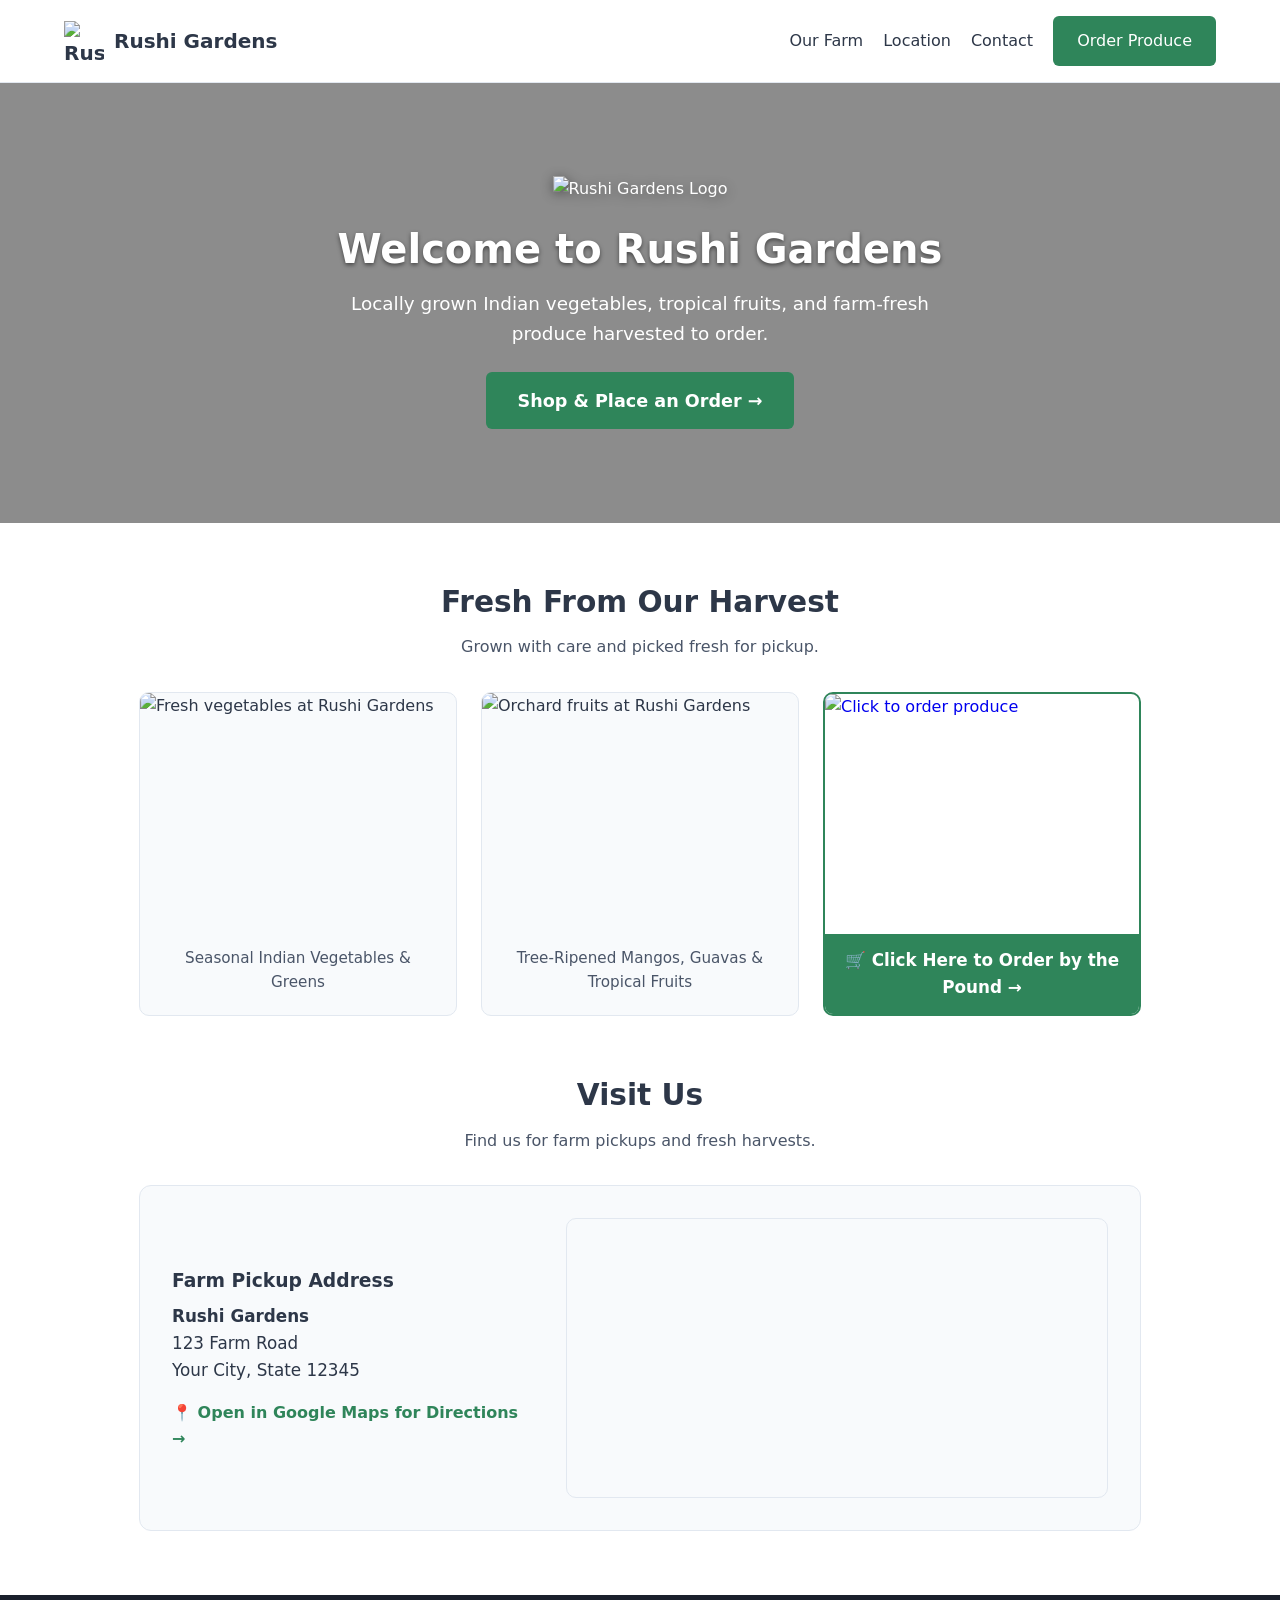
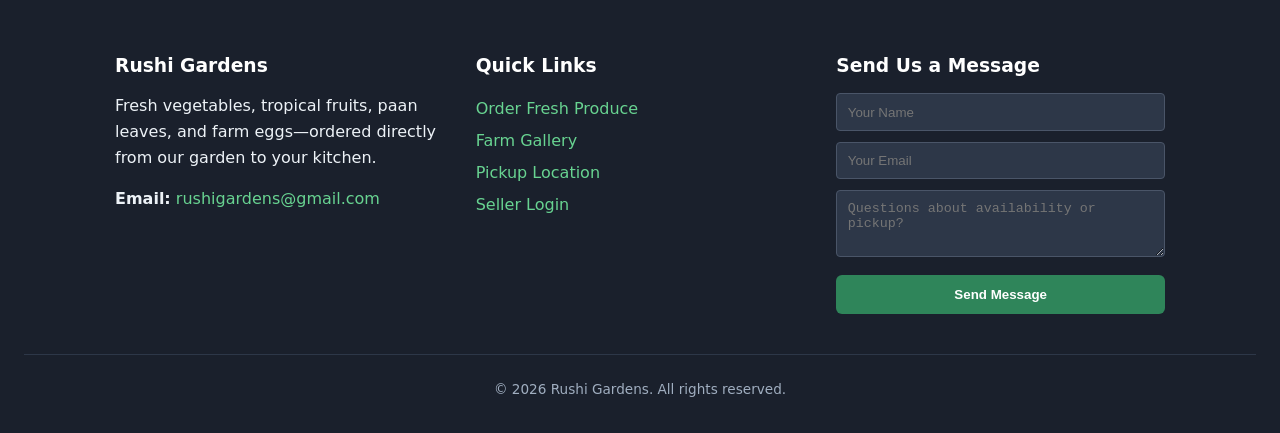
==== index.html @ 7f8e68ae "Revise title, add navigation and contact sections Updated the title for better branding and added a " ====
<!DOCTYPE html>
<html lang="en">
<head>
  <meta charset="UTF-8">
  <meta name="viewport" content="width=device-width, initial-scale=1.0">
  <title>Rushi Gardens — Farm Fresh Produce</title>
  <link rel="icon" type="image/png" href="logo.png">
  <link rel="stylesheet" href="style.css">
</head>
<body>

  <!-- TOP NAVIGATION -->
  <nav class="navbar">
    <a href="index.html" class="nav-brand">
      <img src="logo.png" alt="Rushi Gardens Logo">
      <span>Rushi Gardens</span>
    </a>
    <div class="nav-links">
      <a href="#gallery">Our Farm</a>
      <a href="#location">Location</a>
      <a href="#contact">Contact</a>
      <a href="order.html" class="btn-primary">Order Produce</a>
    </div>
  </nav>

  <!-- HERO BANNER WITH CUSTOM BACKGROUND PHOTO & LOGO OVERLAY -->
  <!-- Replace 'images/banner.jpg' with your chosen background picture -->
  <section class="hero-banner" style="background-image: url('images/banner.jpg');">
    <div class="hero-overlay"></div>
    <div class="hero-content">
      <img src="logo.png" alt="Rushi Gardens Logo" class="hero-logo">
      <h1>Welcome to Rushi Gardens</h1>
      <p>Locally grown Indian vegetables, tropical fruits, and farm-fresh produce harvested to order.</p>
      <a href="order.html" class="btn-primary" style="font-size: 1.1rem; padding: 0.9rem 2rem;">Shop & Place an Order →</a>
    </div>
  </section>

  <!-- CUSTOM PHOTO GALLERY + CLICKABLE PHOTO TO ORDER PAGE -->
  <section id="gallery" class="section-container">
    <h2 class="section-title">Fresh From Our Harvest</h2>
    <p class="section-subtitle">Grown with care and picked fresh for pickup.</p>

    <div class="gallery-grid">
      <!-- Custom Picture 1: Swap 'images/farm1.jpg' with your own photo -->
      <div class="gallery-card">
        <img src="images/farm1.jpg" alt="Fresh vegetables at Rushi Gardens">
        <div class="gallery-caption">Seasonal Indian Vegetables & Greens</div>
      </div>

      <!-- Custom Picture 2: Swap 'images/farm2.jpg' with your own photo -->
      <div class="gallery-card">
        <img src="images/farm2.jpg" alt="Orchard fruits at Rushi Gardens">
        <div class="gallery-caption">Tree-Ripened Mangos, Guavas & Tropical Fruits</div>
      </div>

      <!-- Clickable Picture Leading Directly to the Order Page -->
      <a href="order.html" class="clickable-order-card">
        <img src="images/order-cta.jpg" alt="Click to order produce">
        <div class="clickable-badge">🛒 Click Here to Order by the Pound →</div>
      </a>
    </div>
  </section>

  <!-- GOOGLE MAPS CUTOUT & ADDRESS LINK -->
  <section id="location" class="section-container">
    <h2 class="section-title">Visit Us</h2>
    <p class="section-subtitle">Find us for farm pickups and fresh harvests.</p>

    <div class="location-grid">
      <div>
        <h3>Farm Pickup Address</h3>
        <!-- Replace with your actual street address -->
        <p style="margin-top: 0.5rem; font-size: 1.05rem;">
          <strong>Rushi Gardens</strong><br>
          123 Farm Road<br>
          Your City, State 12345
        </p>
        <!-- Replace the query after ?q= with your URL-encoded address -->
        <a href="https://www.google.com/maps/search/?api=1&query=123+Farm+Road+Your+City+State" 
           target="_blank" rel="noopener noreferrer" class="map-link-btn">
          📍 Open in Google Maps for Directions →
        </a>
      </div>

      <div class="map-cutout">
        <!-- Replace '123+Farm+Road+Your+City+State' inside the src URL with your address -->
        <iframe
          loading="lazy"
          allowfullscreen
          referrerpolicy="no-referrer-when-downgrade"
          src="https://maps.google.com/maps?q=123+Farm+Road+Your+City+State&t=&z=14&ie=UTF8&iwloc=&output=embed">
        </iframe>
      </div>
    </div>
  </section>

  <!-- CONTACT SECTION AT THE BOTTOM -->
  <footer id="contact" class="contact-footer">
    <div class="contact-grid">
      <div>
        <h3>Rushi Gardens</h3>
        <p>Fresh vegetables, tropical fruits, paan leaves, and farm eggs—ordered directly from our garden to your kitchen.</p>
        <p style="margin-top: 1rem;">
          <strong>Email:</strong> <a href="mailto:rushigardens@gmail.com">rushigardens@gmail.com</a>
        </p>
      </div>

      <div>
        <h3>Quick Links</h3>
        <ul style="list-style: none; line-height: 2;">
          <li><a href="order.html">Order Fresh Produce</a></li>
          <li><a href="#gallery">Farm Gallery</a></li>
          <li><a href="#location">Pickup Location</a></li>
          <li><a href="admin.html">Seller Login</a></li>
        </ul>
      </div>

      <div>
        <h3>Send Us a Message</h3>
        <!-- Uses your existing Formspree endpoint to email rushigardens@gmail.com -->
        <form action="https://formspree.io/f/xdaqygyw" method="POST" class="contact-form-mini">
          <input type="hidden" name="_subject" value="New Contact Inquiry - Rushi Gardens">
          <input type="text" name="Name" placeholder="Your Name" required>
          <input type="email" name="Email" placeholder="Your Email" required>
          <textarea name="Message" rows="3" placeholder="Questions about availability or pickup?" required></textarea>
          <button type="submit" class="btn-primary" style="width: 100%;">Send Message</button>
        </form>
      </div>
    </div>

    <div class="footer-bottom">
      &copy; 2026 Rushi Gardens. All rights reserved.
    </div>
  </footer>

</body>
</html>
---- style.css ----
:root {
  --primary: #2f855a;
  --primary-dark: #276749;
  --bg-light: #f8fafc;
  --text-dark: #2d3748;
  --text-muted: #4a5568;
  --border: #e2e8f0;
}

* {
  box-sizing: border-box;
  margin: 0;
  padding: 0;
}

body {
  font-family: system-ui, -apple-system, sans-serif;
  color: var(--text-dark);
  background-color: #ffffff;
  line-height: 1.6;
}

/* Navigation Bar */
.navbar {
  display: flex;
  justify-content: space-between;
  align-items: center;
  padding: 1rem 5%;
  background: #ffffff;
  border-bottom: 1px solid var(--border);
  position: sticky;
  top: 0;
  z-index: 100;
}

.nav-brand {
  display: flex;
  align-items: center;
  gap: 10px;
  text-decoration: none;
  color: var(--text-dark);
  font-weight: bold;
  font-size: 1.25rem;
}

.nav-brand img {
  height: 40px;
  width: 40px;
  object-fit: contain;
}

.nav-links {
  display: flex;
  gap: 20px;
  align-items: center;
}

.nav-links a {
  text-decoration: none;
  color: var(--text-dark);
  font-weight: 500;
}

.nav-links a:hover {
  color: var(--primary);
}

/* Buttons */
.btn-primary {
  display: inline-block;
  background-color: var(--primary);
  color: #ffffff !important;
  padding: 0.75rem 1.5rem;
  border-radius: 6px;
  text-decoration: none;
  font-weight: 600;
  border: none;
  cursor: pointer;
  transition: background-color 0.2s;
}

.btn-primary:hover {
  background-color: var(--primary-dark);
}

/* Hero Banner (index.html) */
.hero-banner {
  position: relative;
  height: 440px;
  background-size: cover;
  background-position: center;
  display: flex;
  align-items: center;
  justify-content: center;
  text-align: center;
  color: #ffffff;
}

.hero-overlay {
  position: absolute;
  inset: 0;
  background: rgba(0, 0, 0, 0.45); /* Darkens background photo so logo/text pop */
}

.hero-content {
  position: relative;
  z-index: 1;
  max-width: 700px;
  padding: 0 1.5rem;
}

.hero-logo {
  height: 110px;
  width: auto;
  margin-bottom: 1rem;
  filter: drop-shadow(0 2px 6px rgba(0,0,0,0.4));
}

.hero-content h1 {
  font-size: 2.5rem;
  margin-bottom: 0.5rem;
  text-shadow: 0 2px 4px rgba(0,0,0,0.5);
}

.hero-content p {
  font-size: 1.15rem;
  margin-bottom: 1.5rem;
}

/* Storefront Sections */
.section-container {
  max-width: 1050px;
  margin: 3.5rem auto;
  padding: 0 1.5rem;
}

.section-title {
  text-align: center;
  font-size: 1.85rem;
  margin-bottom: 0.5rem;
}

.section-subtitle {
  text-align: center;
  color: var(--text-muted);
  margin-bottom: 2rem;
}

/* Custom Photo Gallery & Clickable Order Card */
.gallery-grid {
  display: grid;
  grid-template-columns: repeat(auto-fit, minmax(280px, 1fr));
  gap: 1.5rem;
}

.gallery-card {
  border-radius: 10px;
  overflow: hidden;
  border: 1px solid var(--border);
  background: var(--bg-light);
}

.gallery-card img {
  width: 100%;
  height: 240px;
  object-fit: cover;
  display: block;
}

.gallery-caption {
  padding: 0.85rem 1rem;
  font-size: 0.95rem;
  color: var(--text-muted);
  text-align: center;
}

.clickable-order-card {
  position: relative;
  display: block;
  text-decoration: none;
  border-radius: 10px;
  overflow: hidden;
  border: 2px solid var(--primary);
  transition: transform 0.2s, box-shadow 0.2s;
}

.clickable-order-card:hover {
  transform: translateY(-4px);
  box-shadow: 0 10px 20px rgba(0,0,0,0.12);
}

.clickable-order-card img {
  width: 100%;
  height: 240px;
  object-fit: cover;
  display: block;
}

.clickable-badge {
  background: var(--primary);
  color: #ffffff;
  text-align: center;
  padding: 0.85rem;
  font-weight: bold;
  font-size: 1.05rem;
}

/* Location & Google Maps Cutout */
.location-grid {
  display: grid;
  grid-template-columns: 1fr 1.5fr;
  gap: 2rem;
  align-items: center;
  background: var(--bg-light);
  padding: 2rem;
  border-radius: 12px;
  border: 1px solid var(--border);
}

@media (max-width: 768px) {
  .location-grid {
    grid-template-columns: 1fr;
  }
}

.map-cutout {
  position: relative;
  border-radius: 10px;
  overflow: hidden;
  border: 1px solid var(--border);
  height: 280px;
}

.map-cutout iframe {
  width: 100%;
  height: 100%;
  border: 0;
}

.map-link-btn {
  display: inline-block;
  margin-top: 1rem;
  color: var(--primary);
  font-weight: bold;
  text-decoration: none;
}

.map-link-btn:hover {
  text-decoration: underline;
}

/* Contact Footer */
.contact-footer {
  background-color: #1a202c;
  color: #edf2f7;
  padding: 3.5rem 1.5rem 2rem;
  margin-top: 4rem;
}

.contact-grid {
  max-width: 1050px;
  margin: 0 auto;
  display: grid;
  grid-template-columns: repeat(auto-fit, minmax(260px, 1fr));
  gap: 2rem;
}

.contact-footer h3 {
  margin-bottom: 0.75rem;
  color: #ffffff;
}

.contact-footer a {
  color: #68d391;
  text-decoration: none;
}

.contact-footer a:hover {
  text-decoration: underline;
}

.contact-form-mini input,
.contact-form-mini textarea {
  width: 100%;
  padding: 0.65rem;
  margin-bottom: 0.65rem;
  border-radius: 4px;
  border: 1px solid #4a5568;
  background: #2d3748;
  color: #ffffff;
}

.footer-bottom {
  text-align: center;
  margin-top: 2.5rem;
  padding-top: 1.5rem;
  border-top: 1px solid #2d3748;
  font-size: 0.85rem;
  color: #a0aec0;
}

/* Retail Product Grid (order.html) */
.order-container {
  max-width: 1050px;
  margin: 2rem auto;
  padding: 0 1.5rem;
}

.product-grid {
  display: grid;
  grid-template-columns: repeat(auto-fill, minmax(230px, 1fr));
  gap: 1.5rem;
  margin-top: 1.5rem;
}

.retail-card {
  border: 1px solid var(--border);
  border-radius: 10px;
  overflow: hidden;
  background: #ffffff;
  display: flex;
  flex-direction: column;
  justify-content: space-between;
  transition: box-shadow 0.2s;
}

.retail-card:hover {
  box-shadow: 0 6px 16px rgba(0,0,0,0.08);
}

.retail-card-img {
  width: 100%;
  height: 165px;
  object-fit: cover;
  background-color: #edf2f7;
  border-bottom: 1px solid var(--border);
}

.retail-card-body {
  padding: 1rem;
  display: flex;
  flex-direction: column;
  gap: 0.5rem;
}

.retail-card-title {
  font-size: 1.1rem;
  font-weight: 700;
}

.retail-card-price {
  color: var(--primary);
  font-weight: 600;
  font-size: 0.95rem;
}

.qty-control {
  display: flex;
  align-items: center;
  gap: 8px;
  margin-top: 0.5rem;
}

.qty-control input {
  width: 80px;
  padding: 6px 8px;
  border: 1px solid #cbd5e0;
  border-radius: 4px;
  font-size: 1rem;
}

.checkout-box {
  margin-top: 2.5rem;
  background: var(--bg-light);
  border: 1px solid var(--border);
  border-radius: 10px;
  padding: 2rem;
  display: grid;
  grid-template-columns: 1fr 1fr;
  gap: 2rem;
}

@media (max-width: 768px) {
  .checkout-box {
    grid-template-columns: 1fr;
  }
}

.customer-form {
  display: flex;
  flex-direction: column;
  gap: 12px;
}

.form-group {
  display: flex;
  flex-direction: column;
  gap: 4px;
}

.form-group input {
  padding: 10px;
  border: 1px solid #cbd5e0;
  border-radius: 4px;
  font-size: 1rem;
}
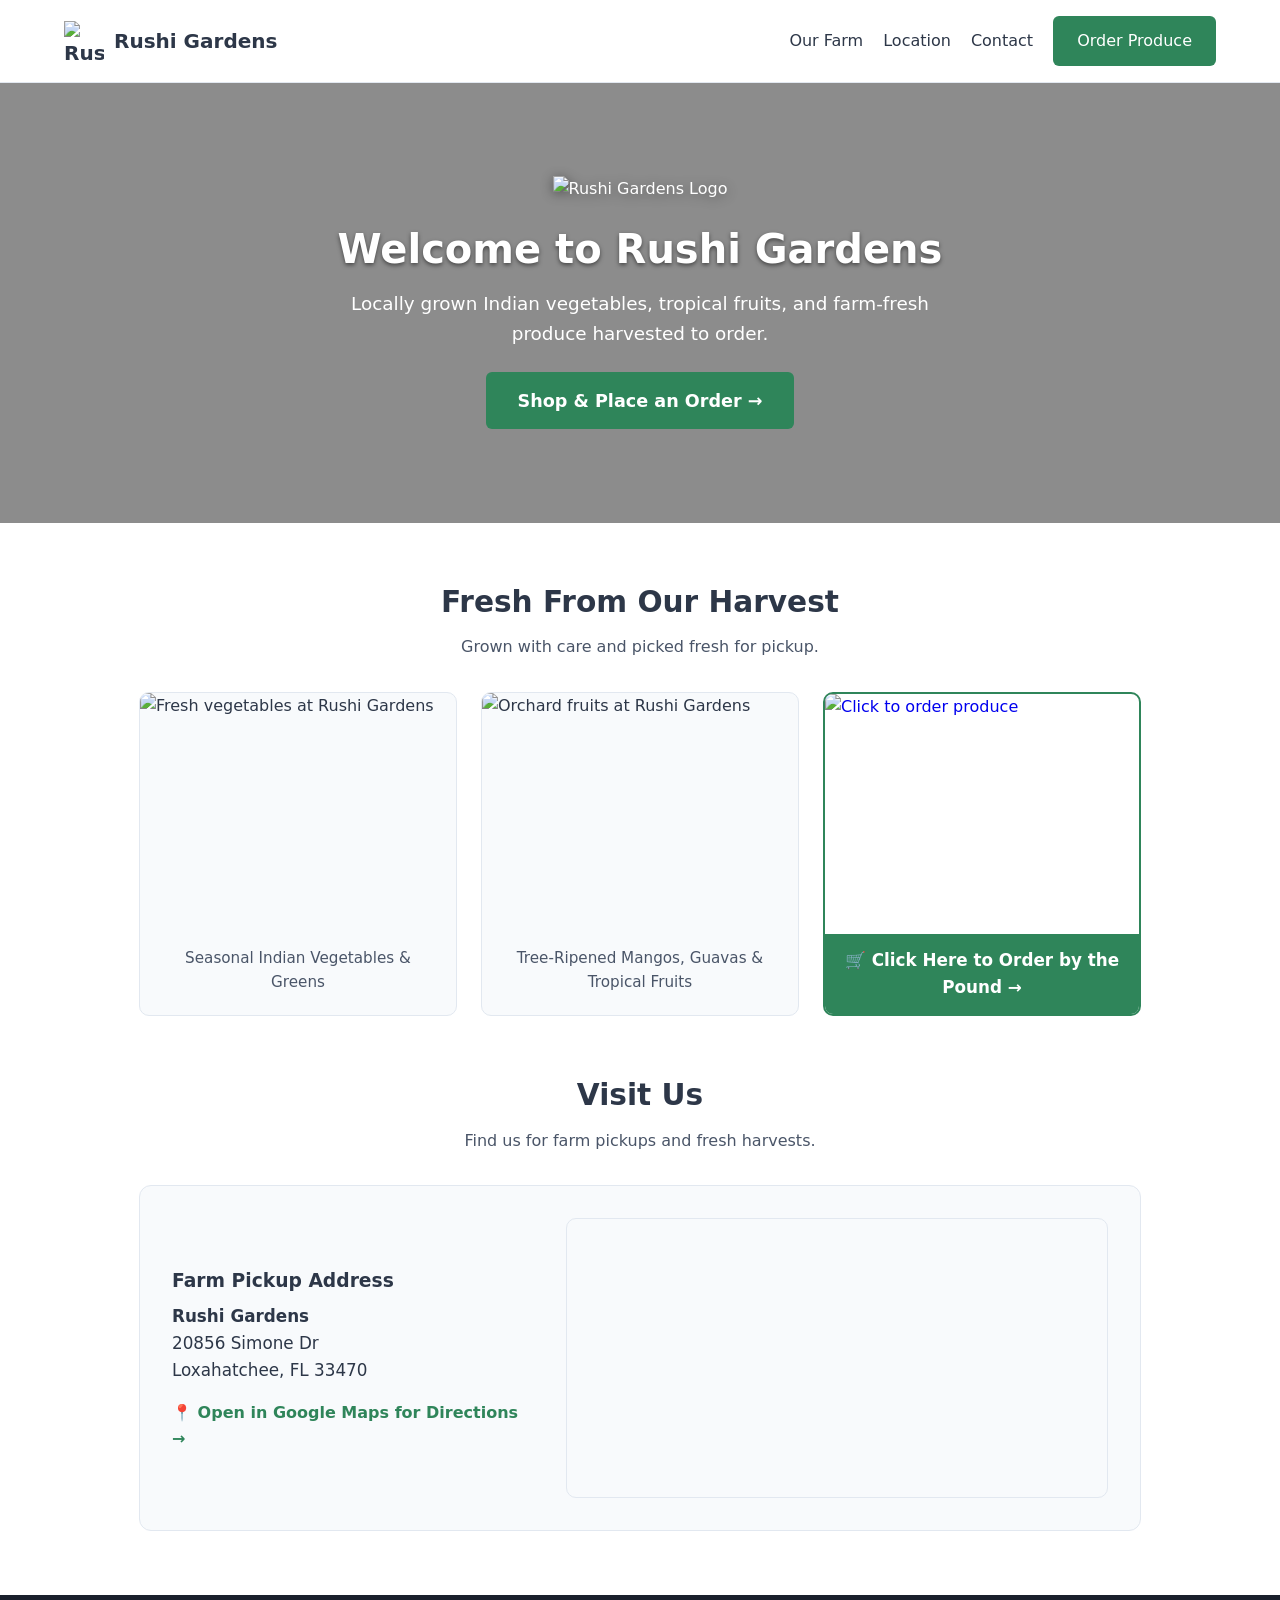
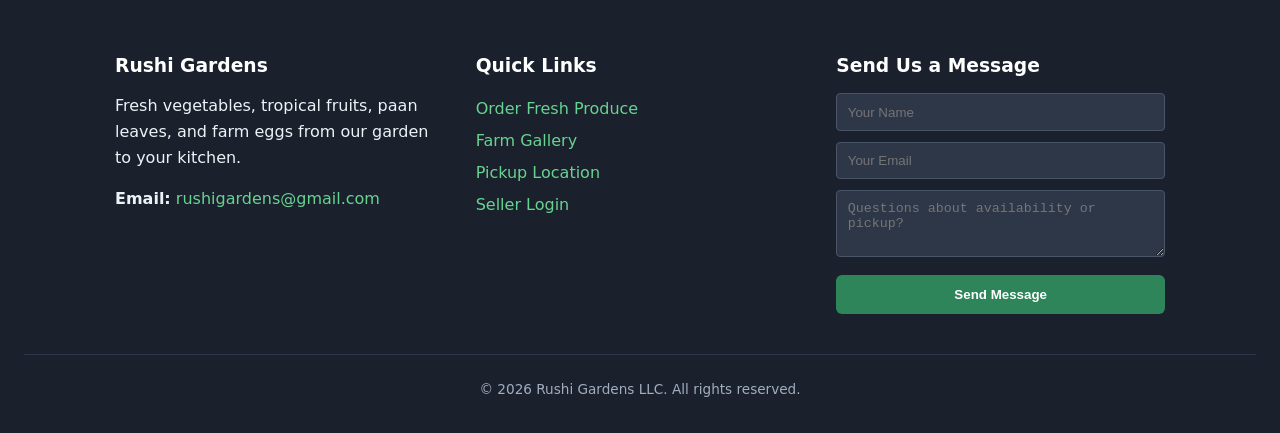
==== commit f49baed7: "Update title and address in index.html" ====
--- a/index.html
+++ b/index.html
@@ -3,7 +3,7 @@
 <head>
   <meta charset="UTF-8">
   <meta name="viewport" content="width=device-width, initial-scale=1.0">
-  <title>Rushi Gardens — Farm Fresh Produce</title>
+  <title>Rushi Gardens</title>
   <link rel="icon" type="image/png" href="logo.png">
   <link rel="stylesheet" href="style.css">
 </head>
@@ -72,23 +72,25 @@
         <!-- Replace with your actual street address -->
         <p style="margin-top: 0.5rem; font-size: 1.05rem;">
           <strong>Rushi Gardens</strong><br>
-          123 Farm Road<br>
-          Your City, State 12345
+          20856 Simone Dr<br>
+          Loxahatchee, FL 33470
         </p>
         <!-- Replace the query after ?q= with your URL-encoded address -->
-        <a href="https://www.google.com/maps/search/?api=1&query=123+Farm+Road+Your+City+State" 
+        <a href="https://www.google.com/maps/place/Rushi+Gardens/@26.7690828,-80.3735059,17z/data=!3m1!4b1!4m6!3m5!1s0x88d935871233c7ef:0x738ca45f6258cd0e!8m2!3d26.7690828!4d-80.3735059!16s%2Fg%2F11ml4mvv3k?entry=ttu&g_ep=EgoyMDI2MTExNS4wIKXMDSoASAFQAw%3D%3D" 
            target="_blank" rel="noopener noreferrer" class="map-link-btn">
           📍 Open in Google Maps for Directions →
         </a>
       </div>
 
       <div class="map-cutout">
-        <!-- Replace '123+Farm+Road+Your+City+State' inside the src URL with your address -->
-        <iframe
-          loading="lazy"
+        <iframe 
+          src="https://www.google.com/maps/embed?pb=!1m18!1m12!1m3!1d3562.2252923534575!2d-80.37608082489544!3d26.769087566248416!2m3!1f0!2f0!3f0!3m2!1i1024!2i768!4f13.1!3m3!1m2!1s0x88d935871233c7ef%3A0x738ca45f6258cd0e!2sRushi%20Gardens!5e0!3m2!1sen!2sus!4v1795007372354!5m2!1sen!2sus"
+          width="600"
+          height="450"
+          style="border:0;"
           allowfullscreen
-          referrerpolicy="no-referrer-when-downgrade"
-          src="https://maps.google.com/maps?q=123+Farm+Road+Your+City+State&t=&z=14&ie=UTF8&iwloc=&output=embed">
+          loading="lazy" 
+          referrerpolicy="strict-origin-when-cross-origin">
         </iframe>
       </div>
     </div>
@@ -99,7 +101,7 @@
     <div class="contact-grid">
       <div>
         <h3>Rushi Gardens</h3>
-        <p>Fresh vegetables, tropical fruits, paan leaves, and farm eggs—ordered directly from our garden to your kitchen.</p>
+        <p>Fresh vegetables, tropical fruits, paan leaves, and farm eggs from our garden to your kitchen.</p>
         <p style="margin-top: 1rem;">
           <strong>Email:</strong> <a href="mailto:rushigardens@gmail.com">rushigardens@gmail.com</a>
         </p>
@@ -129,7 +131,7 @@
     </div>
 
     <div class="footer-bottom">
-      &copy; 2026 Rushi Gardens. All rights reserved.
+      &copy; 2026 Rushi Gardens LLC. All rights reserved.
     </div>
   </footer>
 
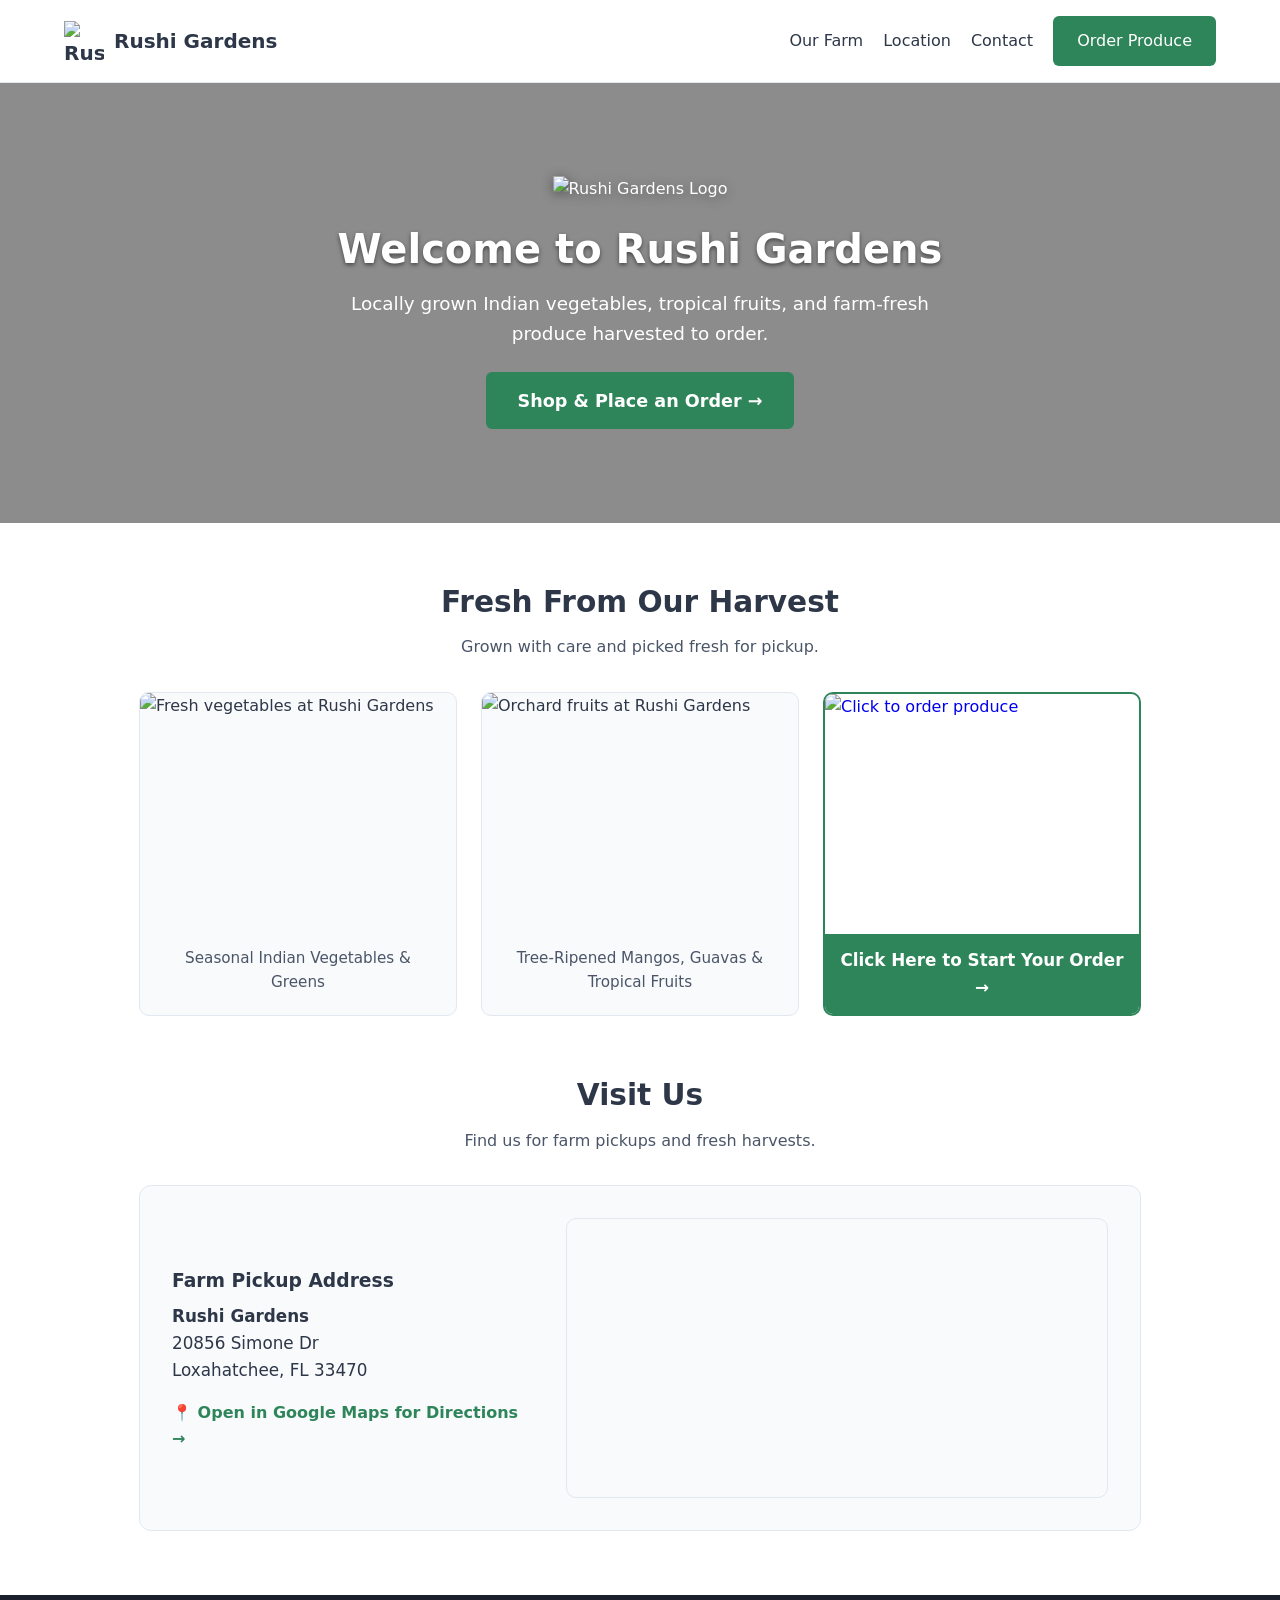
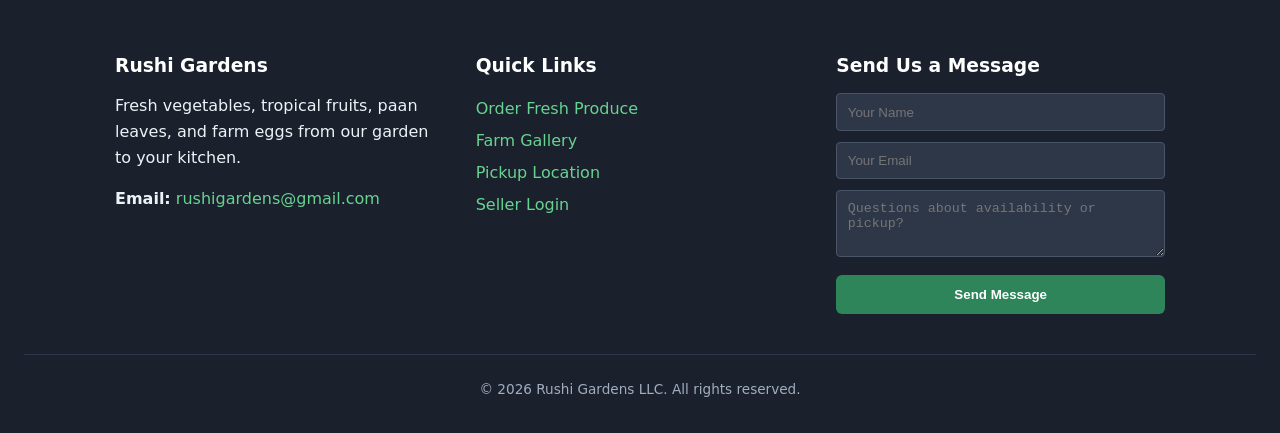
==== commit e1e13095: "Update clickable badge text for order section" ====
--- a/index.html
+++ b/index.html
@@ -56,7 +56,7 @@
       <!-- Clickable Picture Leading Directly to the Order Page -->
       <a href="order.html" class="clickable-order-card">
         <img src="images/order-cta.jpg" alt="Click to order produce">
-        <div class="clickable-badge">🛒 Click Here to Order by the Pound →</div>
+        <div class="clickable-badge">Click Here to Start Your Order →</div>
       </a>
     </div>
   </section>
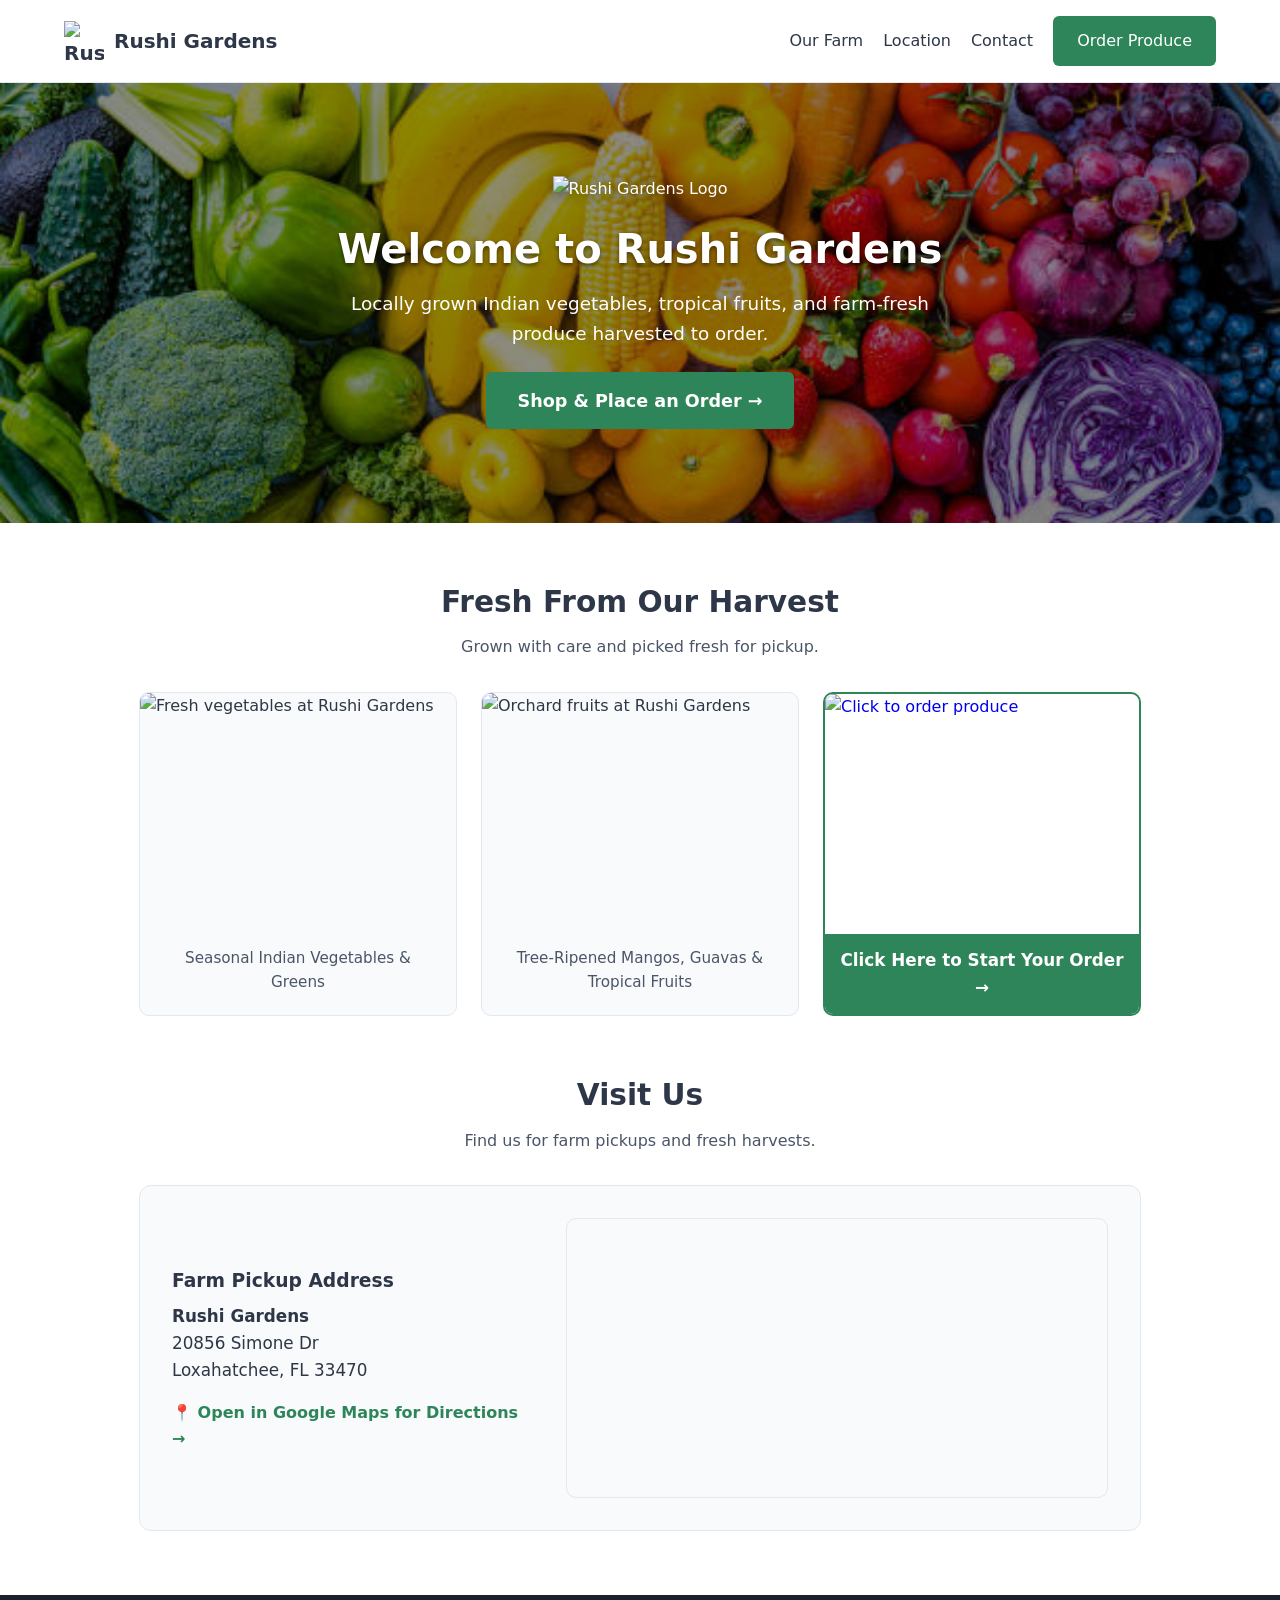
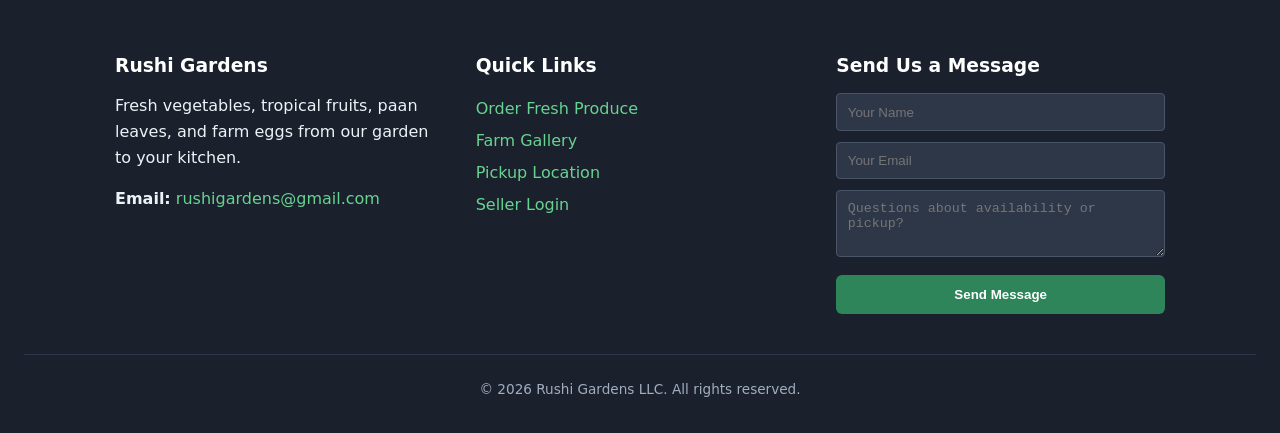
==== commit fb65188f: "Change hero banner background image Updated hero banner background image to 'fruits.jpg'." ====
--- a/index.html
+++ b/index.html
@@ -24,8 +24,7 @@
   </nav>
 
   <!-- HERO BANNER WITH CUSTOM BACKGROUND PHOTO & LOGO OVERLAY -->
-  <!-- Replace 'images/banner.jpg' with your chosen background picture -->
-  <section class="hero-banner" style="background-image: url('images/banner.jpg');">
+  <section class="hero-banner" style="background-image: url('images/fruits.jpg');">
     <div class="hero-overlay"></div>
     <div class="hero-content">
       <img src="logo.png" alt="Rushi Gardens Logo" class="hero-logo">
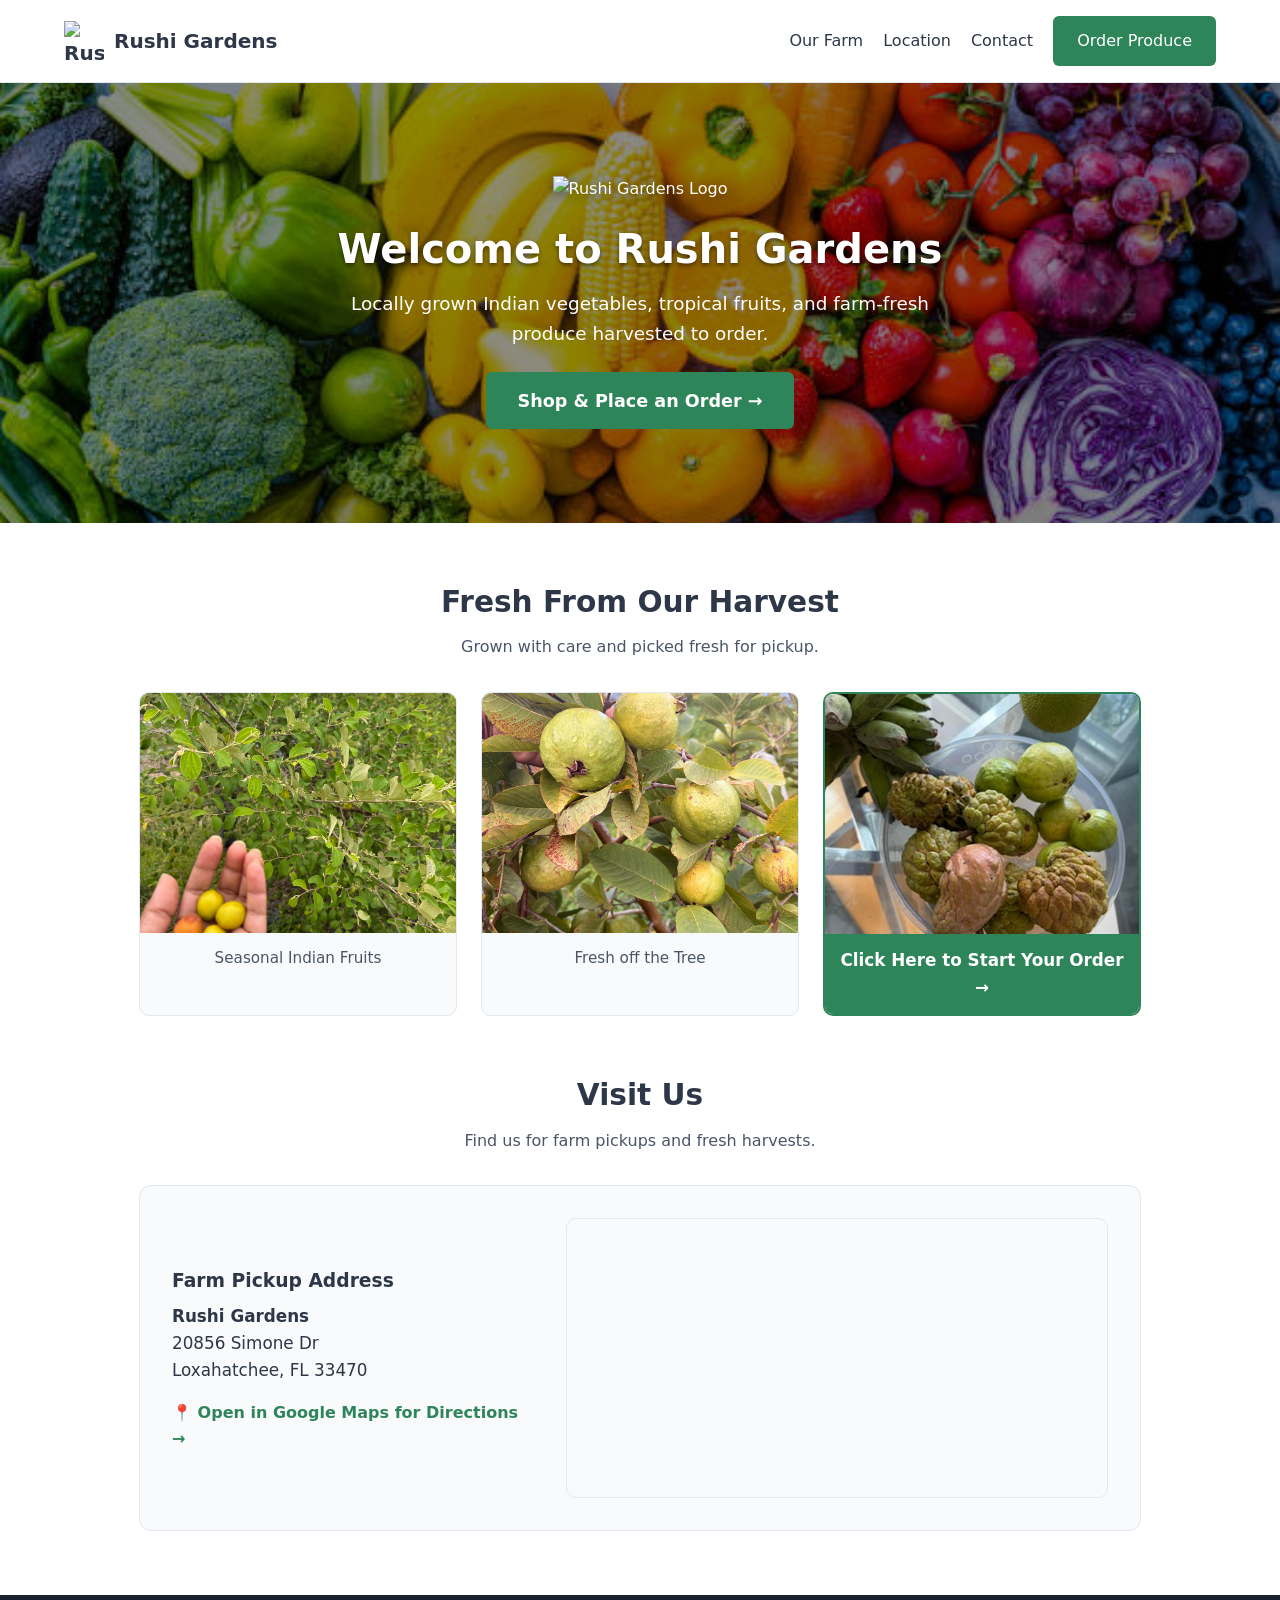
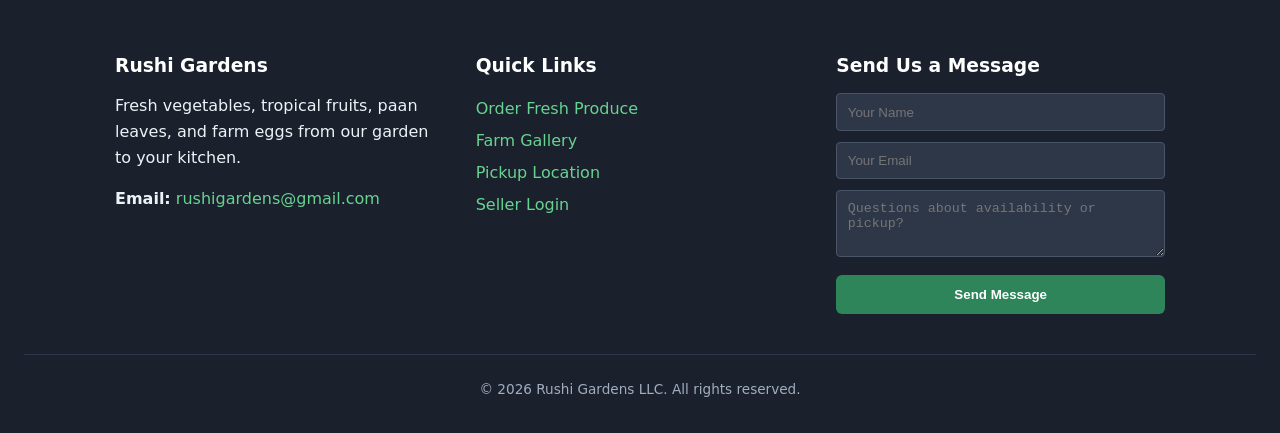
==== commit e58ed52d: "Update gallery images and captions in index.html" ====
--- a/index.html
+++ b/index.html
@@ -24,7 +24,7 @@
   </nav>
 
   <!-- HERO BANNER WITH CUSTOM BACKGROUND PHOTO & LOGO OVERLAY -->
-  <section class="hero-banner" style="background-image: url('images/fruits.jpg');">
+  <section class="hero-banner" style="background-image: url('images/fruitbanner.jpg');">
     <div class="hero-overlay"></div>
     <div class="hero-content">
       <img src="logo.png" alt="Rushi Gardens Logo" class="hero-logo">
@@ -42,19 +42,19 @@
     <div class="gallery-grid">
       <!-- Custom Picture 1: Swap 'images/farm1.jpg' with your own photo -->
       <div class="gallery-card">
-        <img src="images/farm1.jpg" alt="Fresh vegetables at Rushi Gardens">
-        <div class="gallery-caption">Seasonal Indian Vegetables & Greens</div>
+        <img src="images/jujubetree.jpeg" alt="Fresh fruits at Rushi Gardens">
+        <div class="gallery-caption">Seasonal Indian Fruits</div>
       </div>
 
       <!-- Custom Picture 2: Swap 'images/farm2.jpg' with your own photo -->
       <div class="gallery-card">
-        <img src="images/farm2.jpg" alt="Orchard fruits at Rushi Gardens">
-        <div class="gallery-caption">Tree-Ripened Mangos, Guavas & Tropical Fruits</div>
+        <img src="images/guavatree.jpeg" alt="Orchard fruits at Rushi Gardens">
+        <div class="gallery-caption">Fresh off the Tree</div>
       </div>
 
       <!-- Clickable Picture Leading Directly to the Order Page -->
       <a href="order.html" class="clickable-order-card">
-        <img src="images/order-cta.jpg" alt="Click to order produce">
+        <img src="images/miscfruits.jpeg" alt="Click to order produce">
         <div class="clickable-badge">Click Here to Start Your Order →</div>
       </a>
     </div>
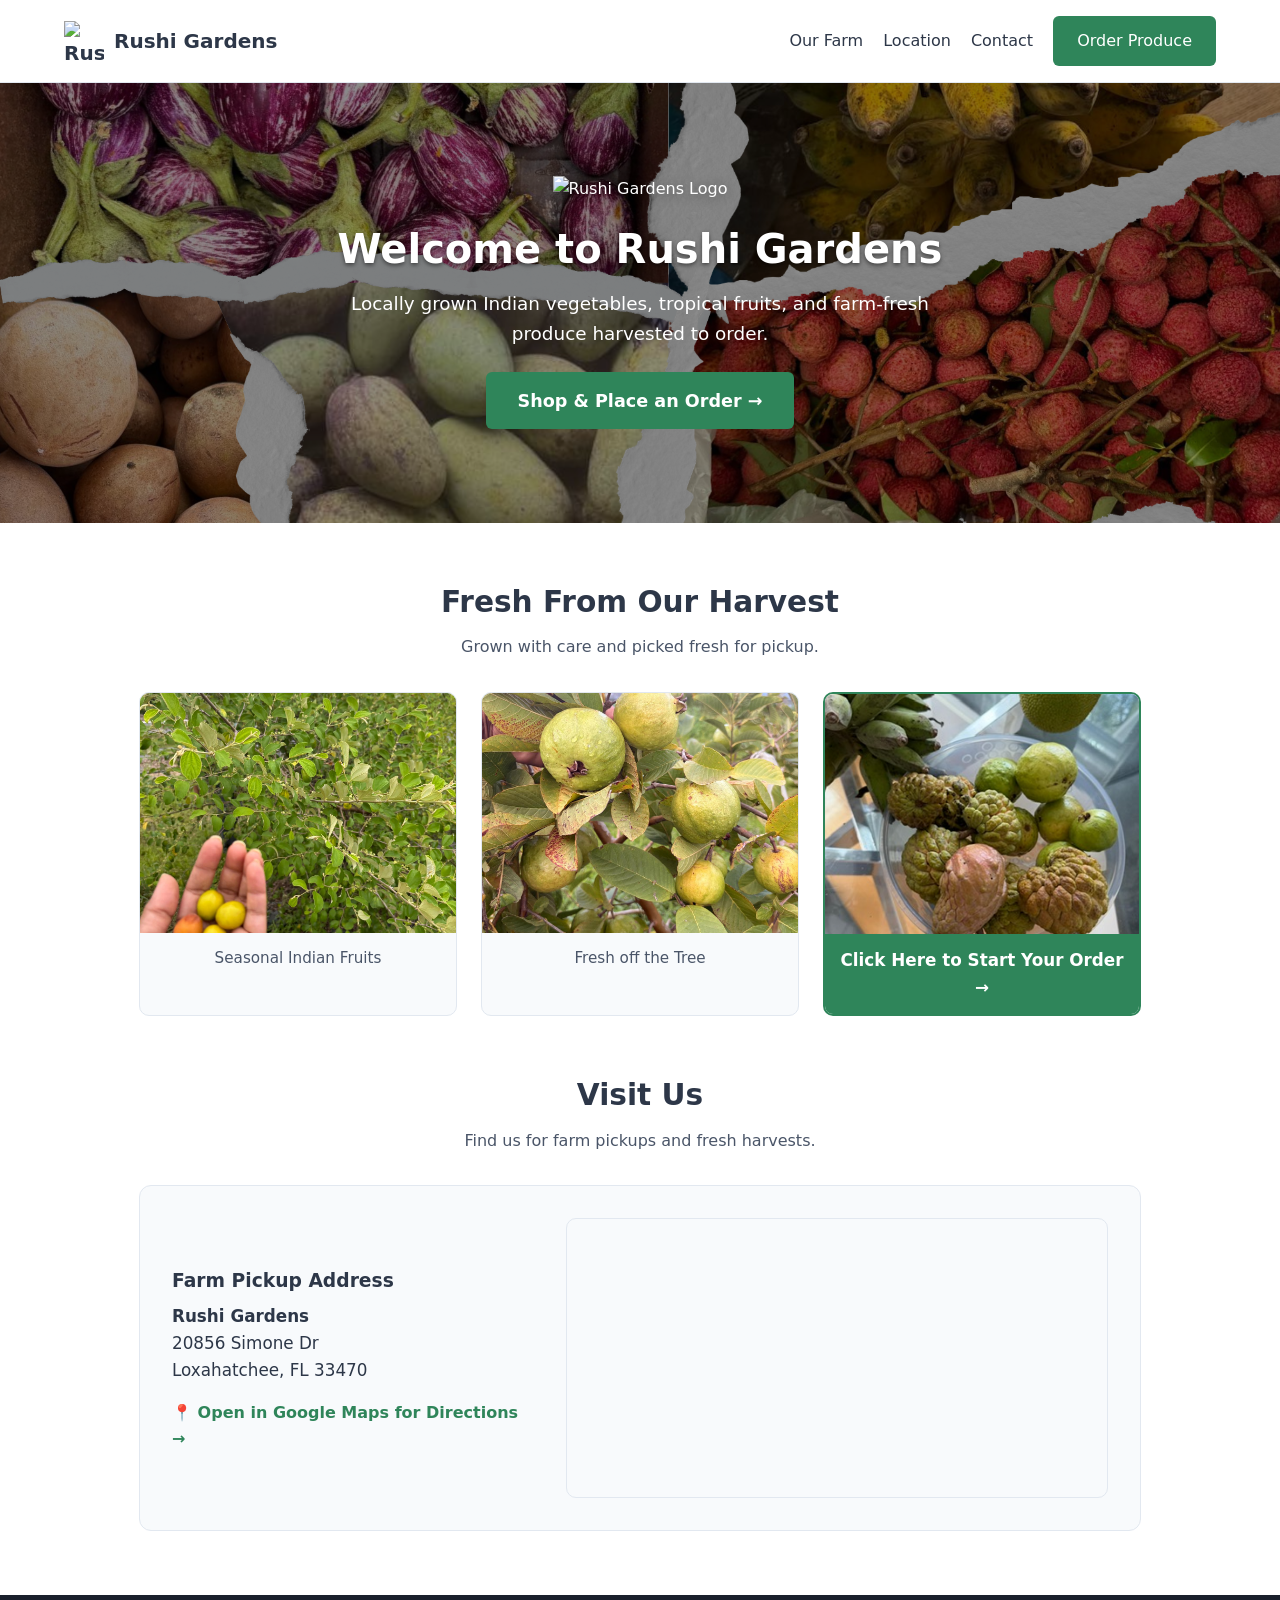
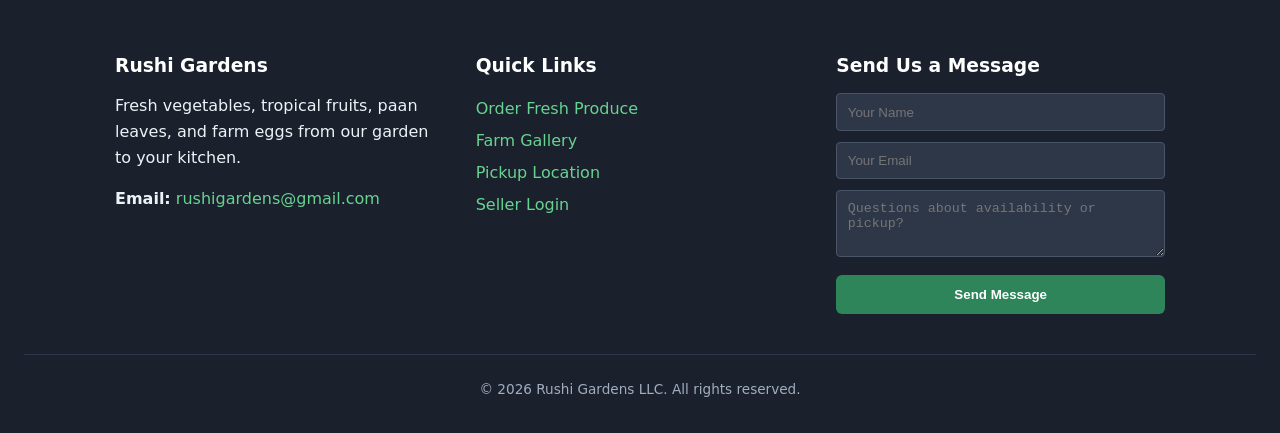
==== commit f0c9f4a9: "Update index.html" ====
--- a/index.html
+++ b/index.html
@@ -24,7 +24,7 @@
   </nav>
 
   <!-- HERO BANNER WITH CUSTOM BACKGROUND PHOTO & LOGO OVERLAY -->
-  <section class="hero-banner" style="background-image: url('images/fruitbanner.jpg');">
+  <section class="hero-banner" style="background-image: url('images/fruitbanner.png');">
     <div class="hero-overlay"></div>
     <div class="hero-content">
       <img src="logo.png" alt="Rushi Gardens Logo" class="hero-logo">
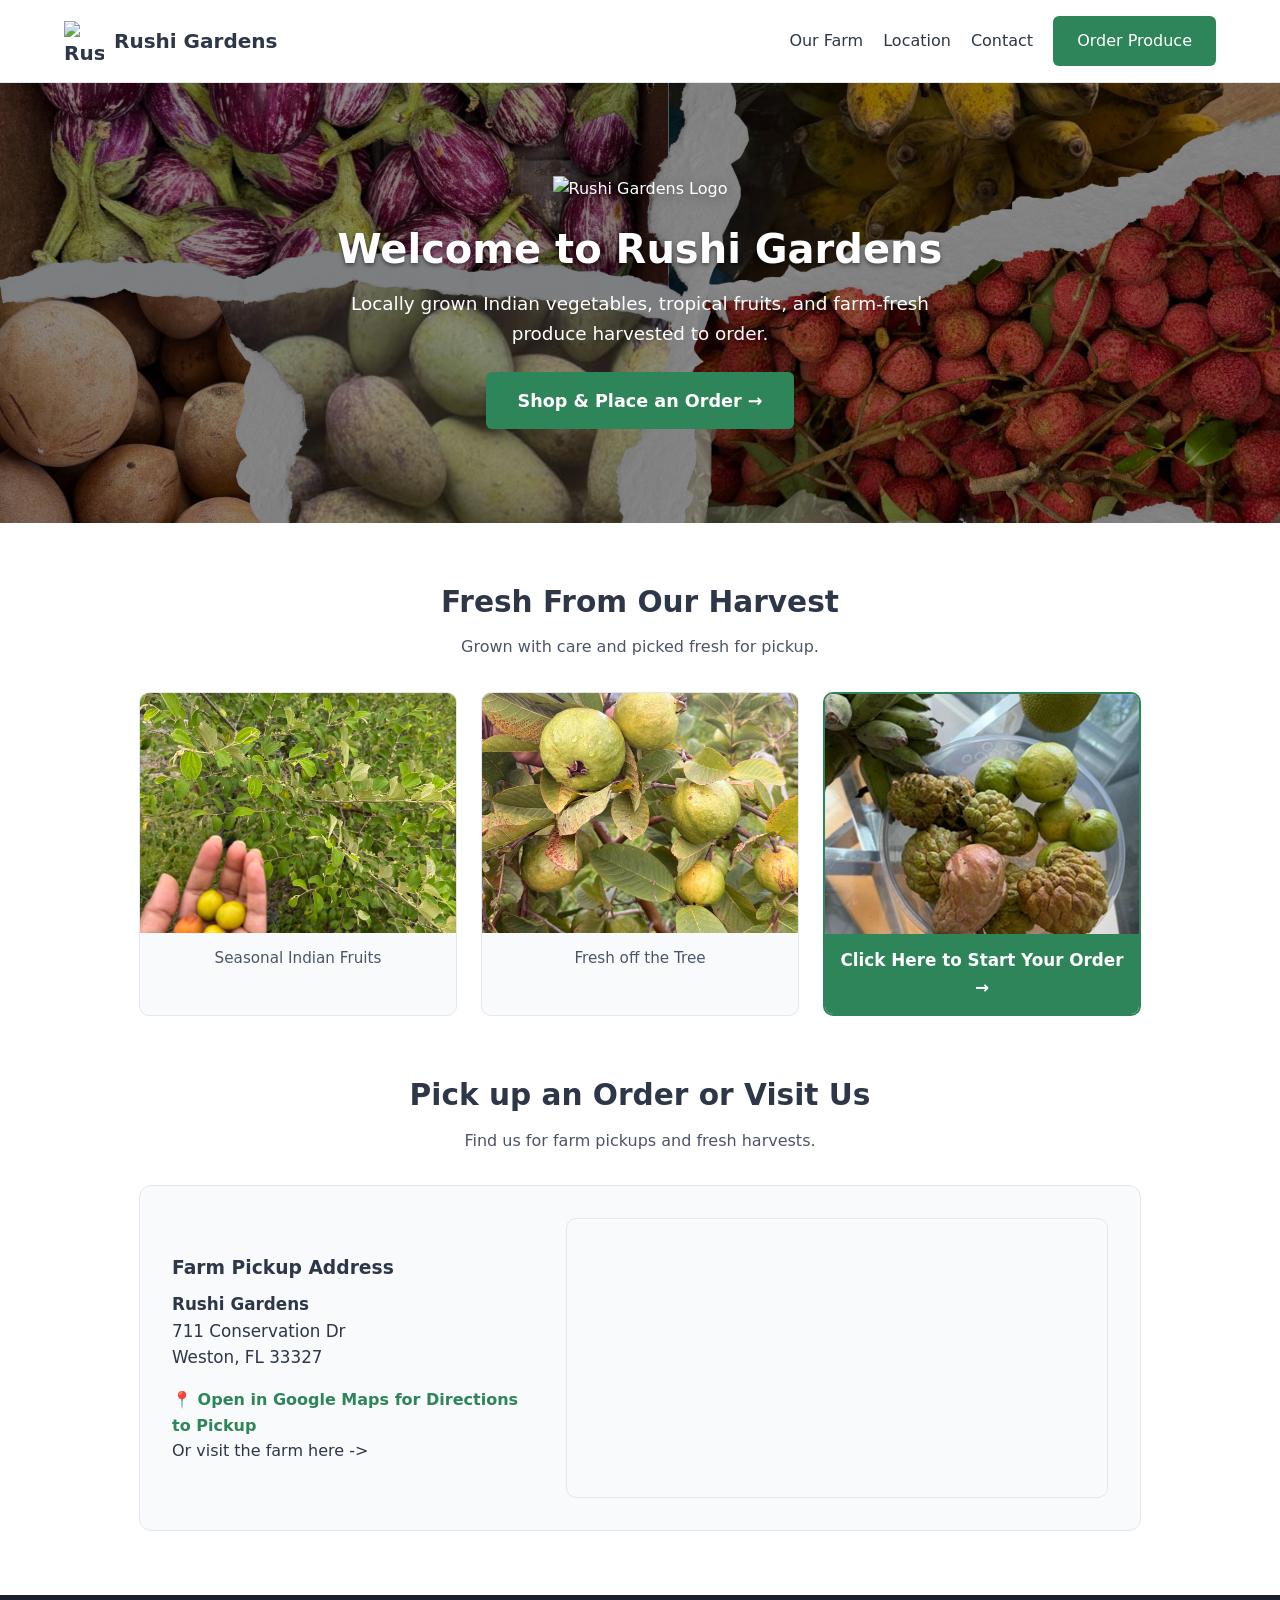
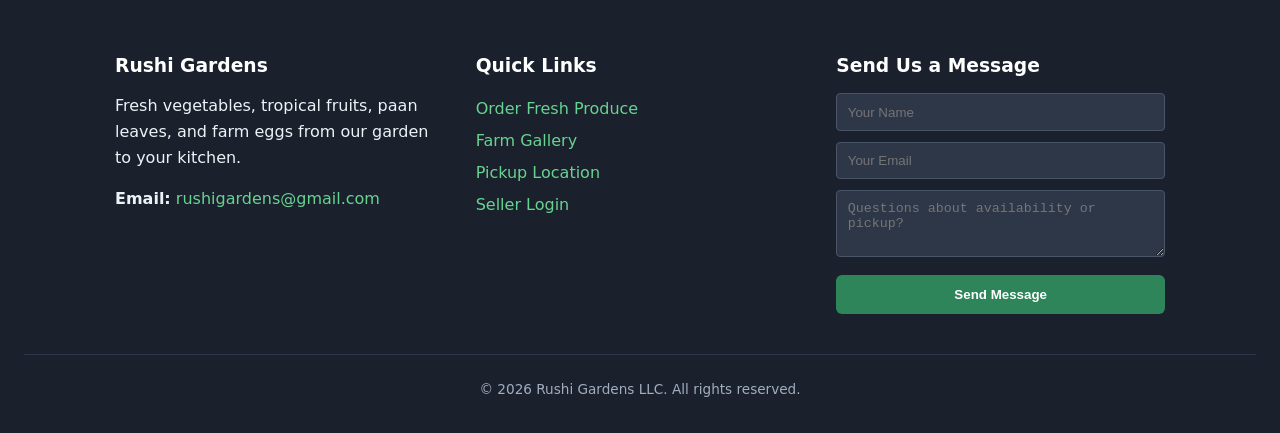
==== commit 11310db9: "Change farm pickup address and update section title Updated the address for farm pickup and modified" ====
--- a/index.html
+++ b/index.html
@@ -62,23 +62,25 @@
 
   <!-- GOOGLE MAPS CUTOUT & ADDRESS LINK -->
   <section id="location" class="section-container">
-    <h2 class="section-title">Visit Us</h2>
+    <h2 class="section-title">Pick up an Order or Visit Us</h2>
     <p class="section-subtitle">Find us for farm pickups and fresh harvests.</p>
 
     <div class="location-grid">
       <div>
         <h3>Farm Pickup Address</h3>
-        <!-- Replace with your actual street address -->
         <p style="margin-top: 0.5rem; font-size: 1.05rem;">
           <strong>Rushi Gardens</strong><br>
-          20856 Simone Dr<br>
-          Loxahatchee, FL 33470
+          711 Conservation Dr<br>
+          Weston, FL 33327
         </p>
         <!-- Replace the query after ?q= with your URL-encoded address -->
-        <a href="https://www.google.com/maps/place/Rushi+Gardens/@26.7690828,-80.3735059,17z/data=!3m1!4b1!4m6!3m5!1s0x88d935871233c7ef:0x738ca45f6258cd0e!8m2!3d26.7690828!4d-80.3735059!16s%2Fg%2F11ml4mvv3k?entry=ttu&g_ep=EgoyMDI2MTExNS4wIKXMDSoASAFQAw%3D%3D" 
+        <a href="https://www.google.com/maps/place/711+Conservation+Dr,+Weston,+FL+33327/@26.1095022,-80.419311,17z/data=!3m1!4b1!4m6!3m5!1s0x88d90a85c540b4e7:0x6d68ebac9e2278a7!8m2!3d26.1094974!4d-80.4167361!16s%2Fg%2F11c2bbv109?entry=ttu&g_ep=EgoyMDI2MTExNi4wIKXMDSoASAFQAw%3D%3D" 
            target="_blank" rel="noopener noreferrer" class="map-link-btn">
-          📍 Open in Google Maps for Directions →
+          📍 Open in Google Maps for Directions to Pickup
         </a>
+        <body>
+          Or visit the farm here ->
+        </body>
       </div>
 
       <div class="map-cutout">
